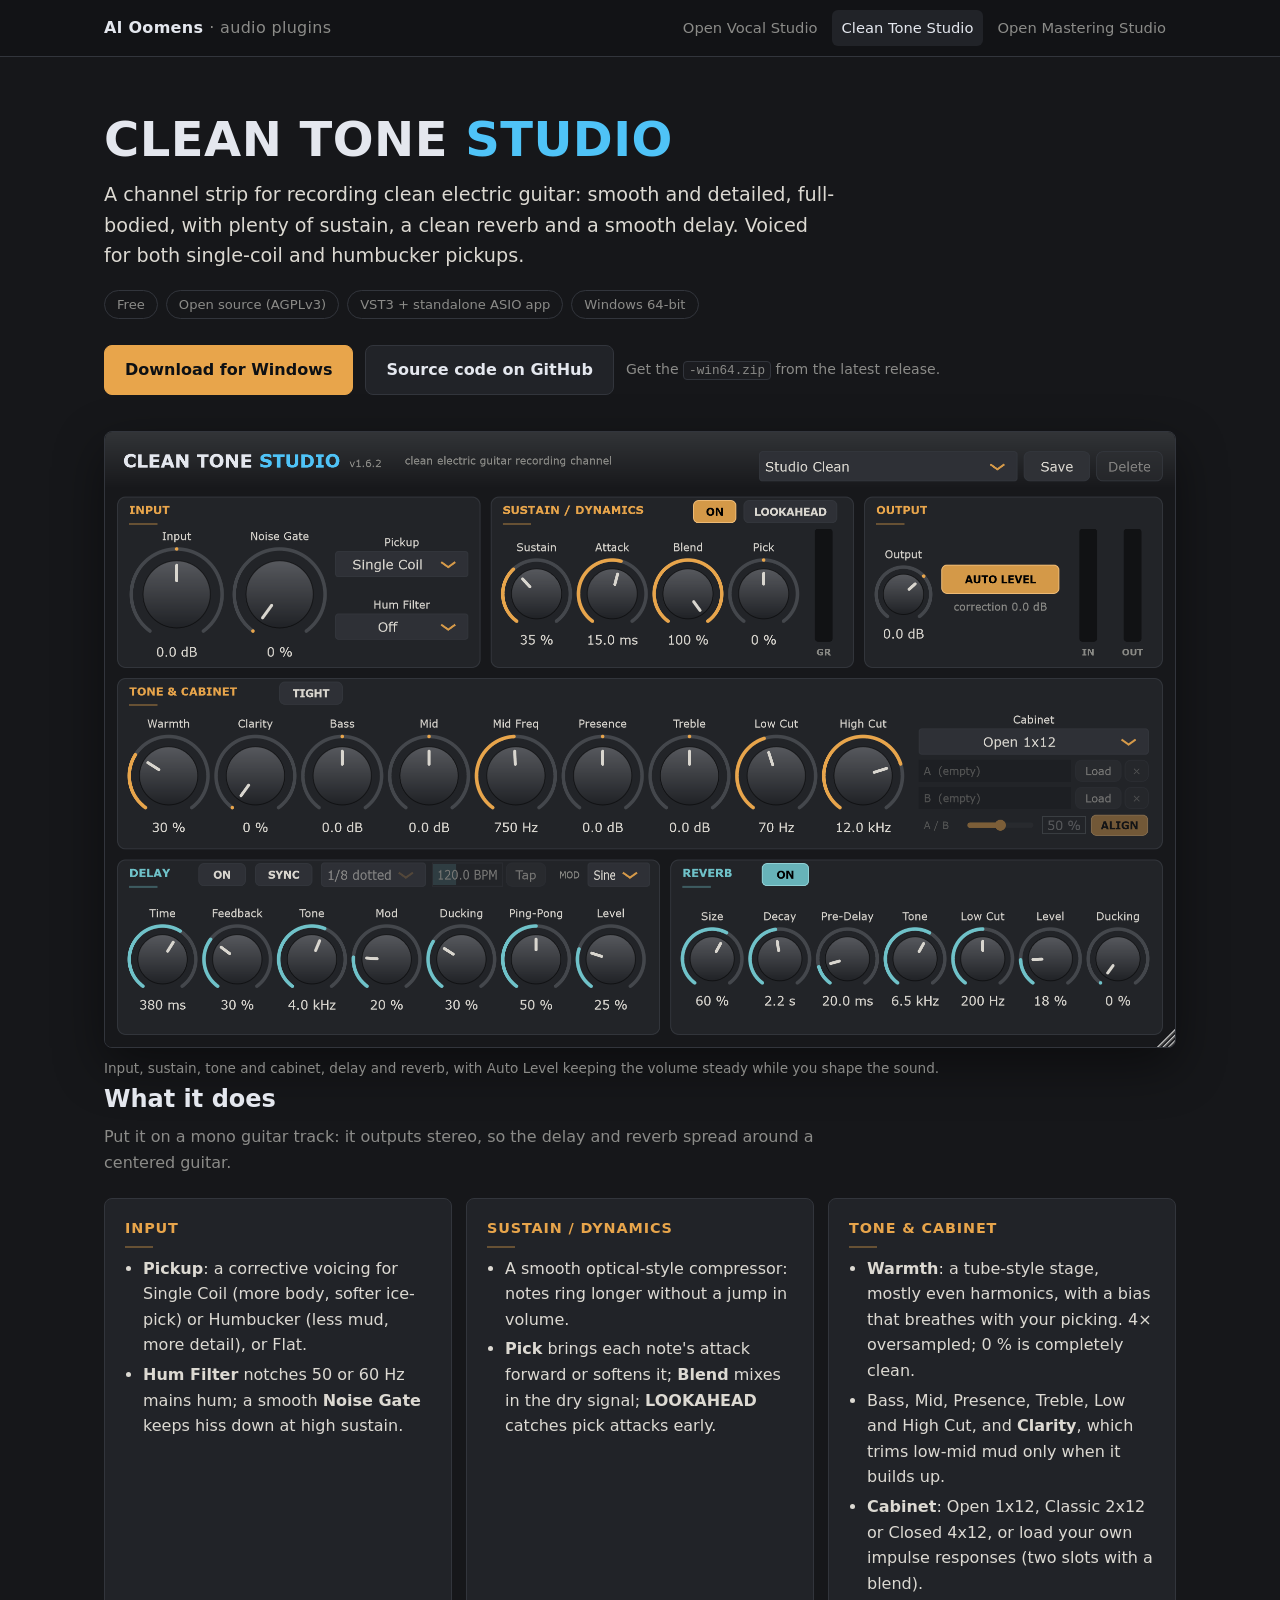
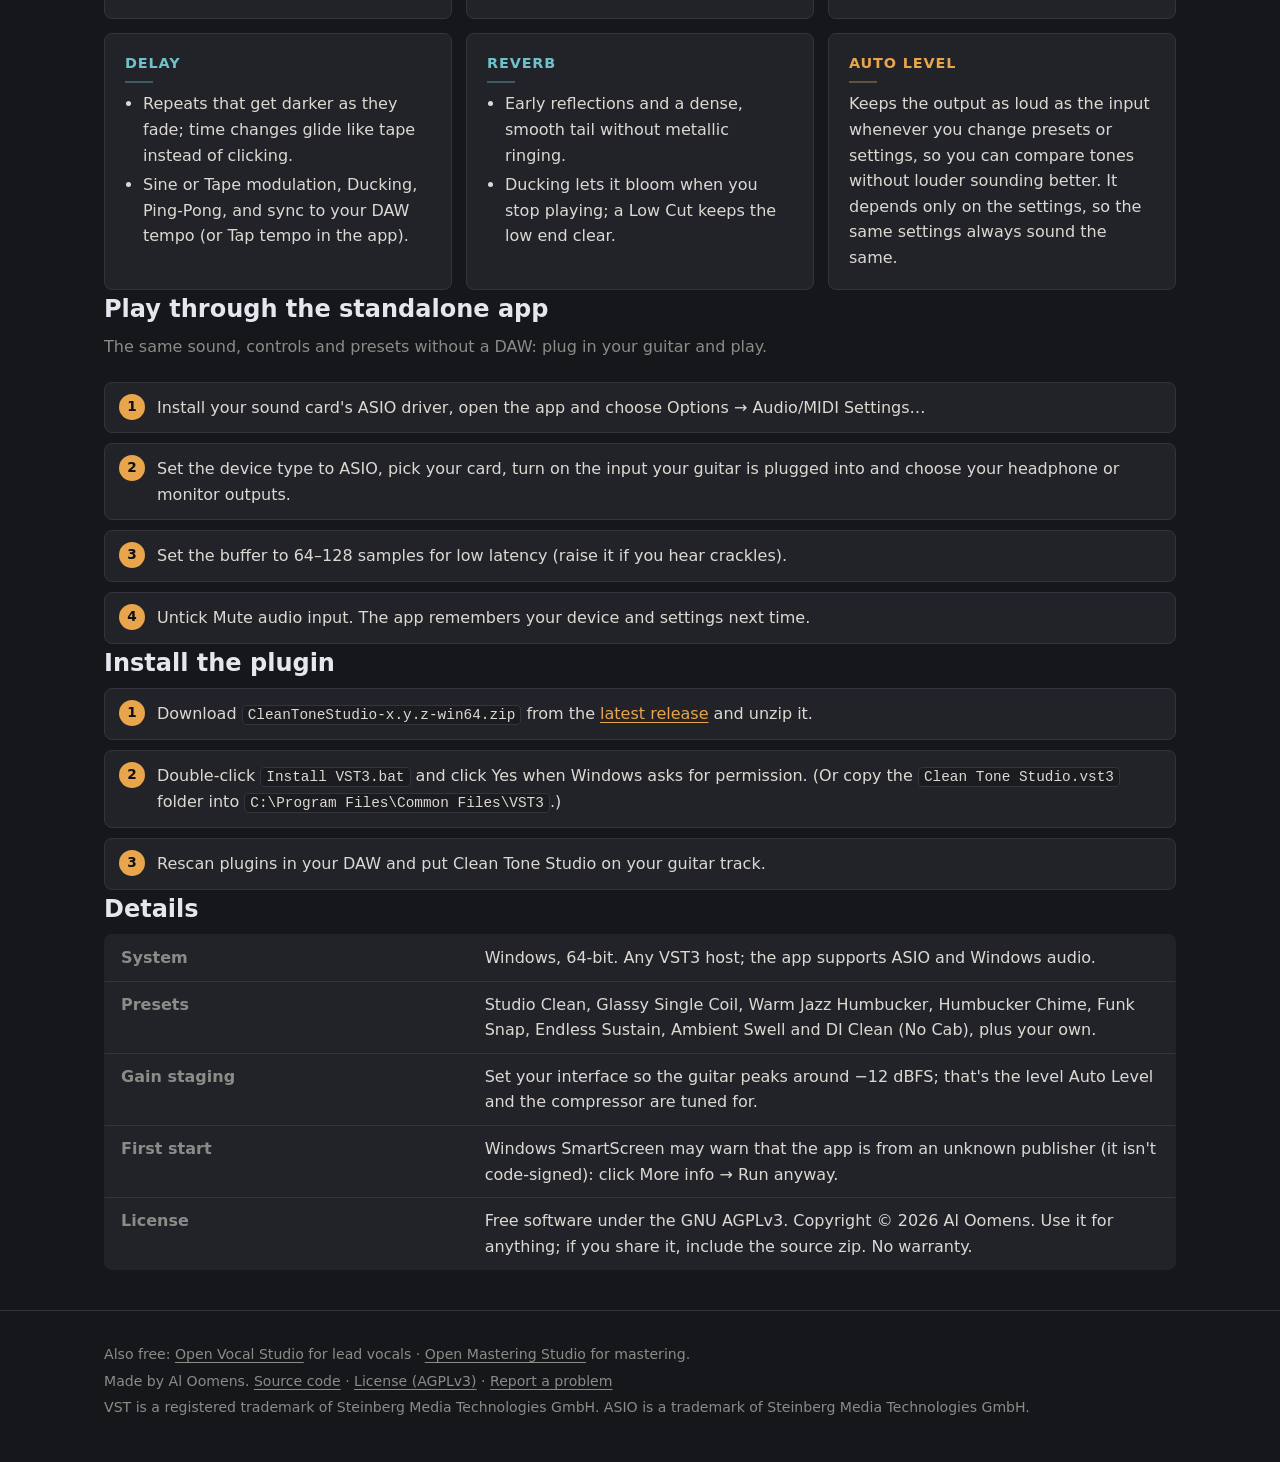
==== clean-tone-studio/index.html @ e3230ba4 "Website for Al Oomens' audio plugins Home page plus a page each for Open Vocal Studio, Clean Tone St" ====
<!doctype html>
<html lang="en">
<head>
<meta charset="utf-8">
<meta name="viewport" content="width=device-width, initial-scale=1">
<title>Clean Tone Studio: free clean guitar plugin for Windows (VST3)</title>
<meta name="description" content="A free channel strip for recording clean electric guitar on Windows: pickup voicings, sustain compressor, tube warmth, cabinets and IR loader, tape-style delay and reverb, with Auto Level. VST3 plus standalone ASIO app.">
<link rel="icon" href="../assets/favicon.svg" type="image/svg+xml">
<link rel="stylesheet" href="../assets/style.css">
<meta property="og:title" content="Clean Tone Studio">
<meta property="og:description" content="A free channel strip for recording clean electric guitar on Windows. VST3 plus standalone ASIO app.">
<meta property="og:image" content="https://aloomens.github.io/assets/img/clean-tone-studio.png">
</head>
<body class="p-cleantone">
<header class="topbar">
  <div class="wrap">
    <a class="brand" href="../">Al Oomens <span>· audio plugins</span></a>
    <nav class="nav" aria-label="Products">
      <a href="../open-vocal-studio/">Open Vocal Studio</a>
      <a href="../clean-tone-studio/" aria-current="page">Clean Tone Studio</a>
      <a href="../open-mastering-studio/">Open Mastering Studio</a>
    </nav>
  </div>
</header>

<main>
  <div class="wrap hero">
    <h1 class="ptitle">Clean Tone <span class="studio">Studio</span></h1>
    <p class="tagline">A channel strip for recording clean electric guitar: smooth and detailed, full-bodied, with plenty of sustain, a clean reverb and a smooth delay. Voiced for both single-coil and humbucker pickups.</p>
    <ul class="badges">
      <li>Free</li><li>Open source (AGPLv3)</li><li>VST3 + standalone ASIO app</li><li>Windows 64-bit</li>
    </ul>
    <div class="actions">
      <a class="btn primary" href="https://github.com/aloomens/clean-tone-studio/releases/latest">Download for Windows</a>
      <a class="btn" href="https://github.com/aloomens/clean-tone-studio">Source code on GitHub</a>
      <span class="note">Get the <code>-win64.zip</code> from the latest release.</span>
    </div>
  </div>

  <div class="wrap">
    <figure class="shot">
      <img src="../assets/img/clean-tone-studio.png" alt="Clean Tone Studio: the plugin window with the INPUT, SUSTAIN / DYNAMICS, OUTPUT, TONE &amp; CABINET, DELAY and REVERB sections" width="2120" height="1220">
      <figcaption>Input, sustain, tone and cabinet, delay and reverb, with Auto Level keeping the volume steady while you shape the sound.</figcaption>
    </figure>
  </div>

  <section class="wrap" aria-labelledby="chain">
    <h2 id="chain">What it does</h2>
    <p class="lead">Put it on a mono guitar track: it outputs stereo, so the delay and reverb spread around a centered guitar.</p>
    <div class="grid">
      <div class="card"><h3>Input</h3><ul>
        <li><b>Pickup</b>: a corrective voicing for Single Coil (more body, softer ice-pick) or Humbucker (less mud, more detail), or Flat.</li>
        <li><b>Hum Filter</b> notches 50 or 60 Hz mains hum; a smooth <b>Noise Gate</b> keeps hiss down at high sustain.</li>
      </ul></div>
      <div class="card"><h3>Sustain / Dynamics</h3><ul>
        <li>A smooth optical-style compressor: notes ring longer without a jump in volume.</li>
        <li><b>Pick</b> brings each note's attack forward or softens it; <b>Blend</b> mixes in the dry signal; <b>LOOKAHEAD</b> catches pick attacks early.</li>
      </ul></div>
      <div class="card"><h3>Tone &amp; Cabinet</h3><ul>
        <li><b>Warmth</b>: a tube-style stage, mostly even harmonics, with a bias that breathes with your picking. 4× oversampled; 0 % is completely clean.</li>
        <li>Bass, Mid, Presence, Treble, Low and High Cut, and <b>Clarity</b>, which trims low-mid mud only when it builds up.</li>
        <li><b>Cabinet</b>: Open 1x12, Classic 2x12 or Closed 4x12, or load your own impulse responses (two slots with a blend).</li>
      </ul></div>
      <div class="card c2"><h3>Delay</h3><ul>
        <li>Repeats that get darker as they fade; time changes glide like tape instead of clicking.</li>
        <li>Sine or Tape modulation, Ducking, Ping-Pong, and sync to your DAW tempo (or Tap tempo in the app).</li>
      </ul></div>
      <div class="card c2"><h3>Reverb</h3><ul>
        <li>Early reflections and a dense, smooth tail without metallic ringing.</li>
        <li>Ducking lets it bloom when you stop playing; a Low Cut keeps the low end clear.</li>
      </ul></div>
      <div class="card"><h3>Auto Level</h3><p>Keeps the output as loud as the input whenever you change presets or settings, so you can compare tones without louder sounding better. It depends only on the settings, so the same settings always sound the same.</p></div>
    </div>
  </section>

  <section class="wrap" aria-labelledby="app">
    <h2 id="app">Play through the standalone app</h2>
    <p class="lead">The same sound, controls and presets without a DAW: plug in your guitar and play.</p>
    <ol class="steps">
      <li>Install your sound card's ASIO driver, open the app and choose Options → Audio/MIDI Settings…</li>
      <li>Set the device type to ASIO, pick your card, turn on the input your guitar is plugged into and choose your headphone or monitor outputs.</li>
      <li>Set the buffer to 64–128 samples for low latency (raise it if you hear crackles).</li>
      <li>Untick Mute audio input. The app remembers your device and settings next time.</li>
    </ol>
  </section>

  <section class="wrap" aria-labelledby="install">
    <h2 id="install">Install the plugin</h2>
    <ol class="steps">
      <li>Download <code>CleanToneStudio-x.y.z-win64.zip</code> from the <a href="https://github.com/aloomens/clean-tone-studio/releases/latest">latest release</a> and unzip it.</li>
      <li>Double-click <code>Install VST3.bat</code> and click Yes when Windows asks for permission. (Or copy the <code>Clean Tone Studio.vst3</code> folder into <code>C:\Program Files\Common Files\VST3</code>.)</li>
      <li>Rescan plugins in your DAW and put Clean Tone Studio on your guitar track.</li>
    </ol>
  </section>

  <section class="wrap" aria-labelledby="specs">
    <h2 id="specs">Details</h2>
    <table class="specs">
      <tr><th>System</th><td>Windows, 64-bit. Any VST3 host; the app supports ASIO and Windows audio.</td></tr>
      <tr><th>Presets</th><td>Studio Clean, Glassy Single Coil, Warm Jazz Humbucker, Humbucker Chime, Funk Snap, Endless Sustain, Ambient Swell and DI Clean (No Cab), plus your own.</td></tr>
      <tr><th>Gain staging</th><td>Set your interface so the guitar peaks around −12 dBFS; that's the level Auto Level and the compressor are tuned for.</td></tr>
      <tr><th>First start</th><td>Windows SmartScreen may warn that the app is from an unknown publisher (it isn't code-signed): click More info → Run anyway.</td></tr>
      <tr><th>License</th><td>Free software under the GNU AGPLv3. Copyright © 2026 Al Oomens. Use it for anything; if you share it, include the source zip. No warranty.</td></tr>
    </table>
  </section>
</main>

<footer>
  <div class="wrap">
    <p>Also free: <a href="../open-vocal-studio/">Open Vocal Studio</a> for lead vocals · <a href="../open-mastering-studio/">Open Mastering Studio</a> for mastering.</p>
    <p>Made by Al Oomens. <a href="https://github.com/aloomens/clean-tone-studio">Source code</a> · <a href="https://github.com/aloomens/clean-tone-studio/blob/main/LICENSE.txt">License (AGPLv3)</a> · <a href="https://github.com/aloomens/clean-tone-studio/issues">Report a problem</a></p>
    <p>VST is a registered trademark of Steinberg Media Technologies GmbH. ASIO is a trademark of Steinberg Media Technologies GmbH.</p>
  </div>
</footer>
</body>
</html>
---- assets/style.css ----
/* Al Oomens - audio plugins. The look follows the plugins themselves (PluginStandards/FamilyLook.h). */
:root {
  --bg: #16171a;
  --panel: #212328;
  --panel-2: #1b1c20;
  --edge: #32353c;
  --text: #dcd9d2;
  --dim: #8b8b88;
  --title: #e4e7ee;
  --studio: #4fc3f7;
  --good: #7cc576;
  --accent: #4fc3f7;          /* each product page sets its own */
  --accent-ink: #0d1014;      /* text on an accent button */
  --radius: 8px;
  --wide: 1120px;
  font-size: 16px;
}
.p-mastering { --accent: #4fc3f7; }
.p-vocal     { --accent: #e39a6b; }
.p-cleantone { --accent: #e8a54b; --accent-2: #6fc2c9; }

* { box-sizing: border-box; }
html { -webkit-text-size-adjust: 100%; }
body {
  margin: 0;
  background: var(--bg);
  color: var(--text);
  font-family: "Segoe UI", system-ui, -apple-system, Roboto, "Helvetica Neue", Arial, sans-serif;
  line-height: 1.6;
}
img { max-width: 100%; height: auto; display: block; }
a { color: var(--accent); text-decoration-thickness: 1px; text-underline-offset: 3px; }
a:hover { color: var(--title); }
:focus-visible { outline: 2px solid var(--accent); outline-offset: 3px; border-radius: 4px; }
.wrap { max-width: var(--wide); margin: 0 auto; padding: 0 24px; }

/* ---- Top bar ---- */
.topbar { border-bottom: 1px solid var(--edge); background: #121316; }
.topbar .wrap { display: flex; align-items: center; justify-content: space-between; gap: 16px; min-height: 56px; flex-wrap: wrap; }
.brand { color: var(--title); font-weight: 700; text-decoration: none; letter-spacing: .02em; }
.brand span { color: var(--dim); font-weight: 400; }
.nav { display: flex; gap: 4px; flex-wrap: wrap; }
.nav a { color: var(--dim); text-decoration: none; font-size: .92rem; padding: 6px 10px; border-radius: 6px; }
.nav a:hover { color: var(--title); background: var(--panel); }
.nav a[aria-current="page"] { color: var(--title); background: var(--panel); }

/* ---- Product title (two-tone, like the plugins) ---- */
.ptitle { margin: 0; font-size: clamp(2rem, 5vw, 3rem); font-weight: 800; letter-spacing: .01em; line-height: 1.1; color: var(--title); text-transform: uppercase; }
.ptitle .studio { color: var(--studio); }
.ptitle.small { font-size: 1.35rem; }

/* ---- Hero ---- */
.hero { padding-top: 56px; padding-bottom: 28px; }
.hero .tagline { font-size: 1.2rem; color: var(--text); max-width: 46rem; margin: 14px 0 0; }
.badges { display: flex; flex-wrap: wrap; gap: 8px; margin: 18px 0 0; padding: 0; list-style: none; }
.badges li { font-size: .82rem; color: var(--dim); border: 1px solid var(--edge); border-radius: 999px; padding: 3px 12px; }
.actions { display: flex; flex-wrap: wrap; gap: 12px; margin-top: 26px; align-items: center; }
.btn { display: inline-block; font-weight: 700; text-decoration: none; padding: 11px 20px; border-radius: 8px; border: 1px solid var(--edge); color: var(--title); background: var(--panel); }
.btn:hover { color: var(--title); border-color: var(--accent); }
.btn.primary { background: var(--accent); border-color: var(--accent); color: var(--accent-ink); }
.btn.primary:hover { filter: brightness(1.08); color: var(--accent-ink); }
.actions .note { color: var(--dim); font-size: .88rem; }

/* ---- Screenshot ---- */
.shot { margin: 8px 0 0; }
.shot img { border-radius: var(--radius); border: 1px solid var(--edge); box-shadow: 0 18px 50px rgba(0,0,0,.45); }
.shot figcaption { color: var(--dim); font-size: .85rem; margin-top: 10px; }

/* ---- Sections ---- */
section { padding-top: 36px; padding-bottom: 36px; }
h2 { color: var(--title); font-size: 1.5rem; margin: 0 0 6px; }
h2 + .lead { color: var(--dim); margin: 0 0 22px; max-width: 46rem; }
h3 { margin: 0 0 8px; font-size: .9rem; font-weight: 700; letter-spacing: .06em; text-transform: uppercase; color: var(--accent); }
h3::after { content: ""; display: block; width: 28px; height: 2px; margin-top: 6px; background: var(--accent); opacity: .35; }
.c2 h3 { color: var(--accent-2, var(--accent)); }
.c2 h3::after { background: var(--accent-2, var(--accent)); }

.grid { display: grid; gap: 14px; grid-template-columns: repeat(auto-fill, minmax(300px, 1fr)); }
.card { background: var(--panel); border: 1px solid var(--edge); border-radius: var(--radius); padding: 18px 20px; }
.card p { margin: 0; color: var(--text); }
.card ul { margin: 0; padding-left: 18px; }
.card li { margin: 4px 0; }

.feature { display: grid; gap: 28px; grid-template-columns: 1fr 1fr; align-items: start; }
.feature .card { height: 100%; }

.steps { counter-reset: step; list-style: none; padding: 0; margin: 0; display: grid; gap: 10px; }
.steps li { counter-increment: step; position: relative; padding: 12px 16px 12px 52px; background: var(--panel); border: 1px solid var(--edge); border-radius: var(--radius); }
.steps li::before { content: counter(step); position: absolute; left: 14px; top: 11px; width: 26px; height: 26px; border-radius: 50%; background: var(--accent); color: var(--accent-ink); font-weight: 800; font-size: .85rem; display: grid; place-items: center; }

table.specs { width: 100%; border-collapse: collapse; background: var(--panel); border: 1px solid var(--edge); border-radius: var(--radius); overflow: hidden; }
table.specs th, table.specs td { text-align: left; padding: 10px 16px; border-top: 1px solid var(--edge); vertical-align: top; }
table.specs tr:first-child th, table.specs tr:first-child td { border-top: 0; }
table.specs th { width: 34%; color: var(--dim); font-weight: 600; }

code, kbd { font-family: Consolas, "Cascadia Mono", monospace; font-size: .9em; background: var(--panel-2); border: 1px solid var(--edge); border-radius: 4px; padding: 1px 5px; }

.chain { font-family: Consolas, "Cascadia Mono", monospace; font-size: .88rem; color: var(--dim); background: var(--panel-2); border: 1px solid var(--edge); border-radius: var(--radius); padding: 14px 16px; overflow-x: auto; }
.chain b { color: var(--title); font-weight: 600; }

/* ---- Home ---- */
.intro { padding-top: 64px; padding-bottom: 24px; }
.intro h1 { color: var(--title); font-size: clamp(2rem, 5vw, 2.8rem); line-height: 1.15; margin: 0; }
.intro p { font-size: 1.15rem; max-width: 44rem; margin: 16px 0 0; }
.products { display: grid; gap: 20px; grid-template-columns: repeat(3, 1fr); }
.pcard { display: flex; flex-direction: column; background: var(--panel); border: 1px solid var(--edge); border-radius: 10px; overflow: hidden; text-decoration: none; color: var(--text); transition: border-color .15s, transform .15s; }
.pcard:hover { border-color: var(--accent); transform: translateY(-2px); color: var(--text); }
.pcard img { aspect-ratio: 16 / 10; object-fit: cover; object-position: left top; border-bottom: 1px solid var(--edge); }
.pcard .body { padding: 18px 20px 20px; display: flex; flex-direction: column; gap: 8px; flex: 1; }
.pcard .role { color: var(--accent); font-size: .78rem; font-weight: 700; letter-spacing: .08em; text-transform: uppercase; }
.pcard p { margin: 0; }
.pcard .more { margin-top: auto; padding-top: 6px; color: var(--accent); font-weight: 700; }
.common { display: grid; gap: 14px; grid-template-columns: repeat(4, 1fr); }

/* ---- Footer ---- */
footer { border-top: 1px solid var(--edge); margin-top: 40px; padding-top: 28px; padding-bottom: 40px; color: var(--dim); font-size: .88rem; }
footer p { margin: 4px 0; }
footer a { color: var(--dim); }
footer a:hover { color: var(--title); }

/* ---- Small screens ---- */
@media (max-width: 900px) {
  .products { grid-template-columns: 1fr; }
  .common { grid-template-columns: 1fr 1fr; }
  .feature { grid-template-columns: 1fr; }
}
@media (max-width: 560px) {
  .wrap { padding: 0 16px; }
  .hero { padding-top: 36px; }
  .common { grid-template-columns: 1fr; }
  .grid { grid-template-columns: 1fr; }
  table.specs th { width: 40%; }
  .btn { width: 100%; text-align: center; }
}
@media (prefers-reduced-motion: reduce) { .pcard { transition: none; } .pcard:hover { transform: none; } }

/* Open Vocal Studio's section colors (as in the plugin) */
.k-pitch { --accent: #8fb8ec; }
.k-dyn   { --accent: #d9c46a; }
.k-space { --accent: #6fc2c9; }
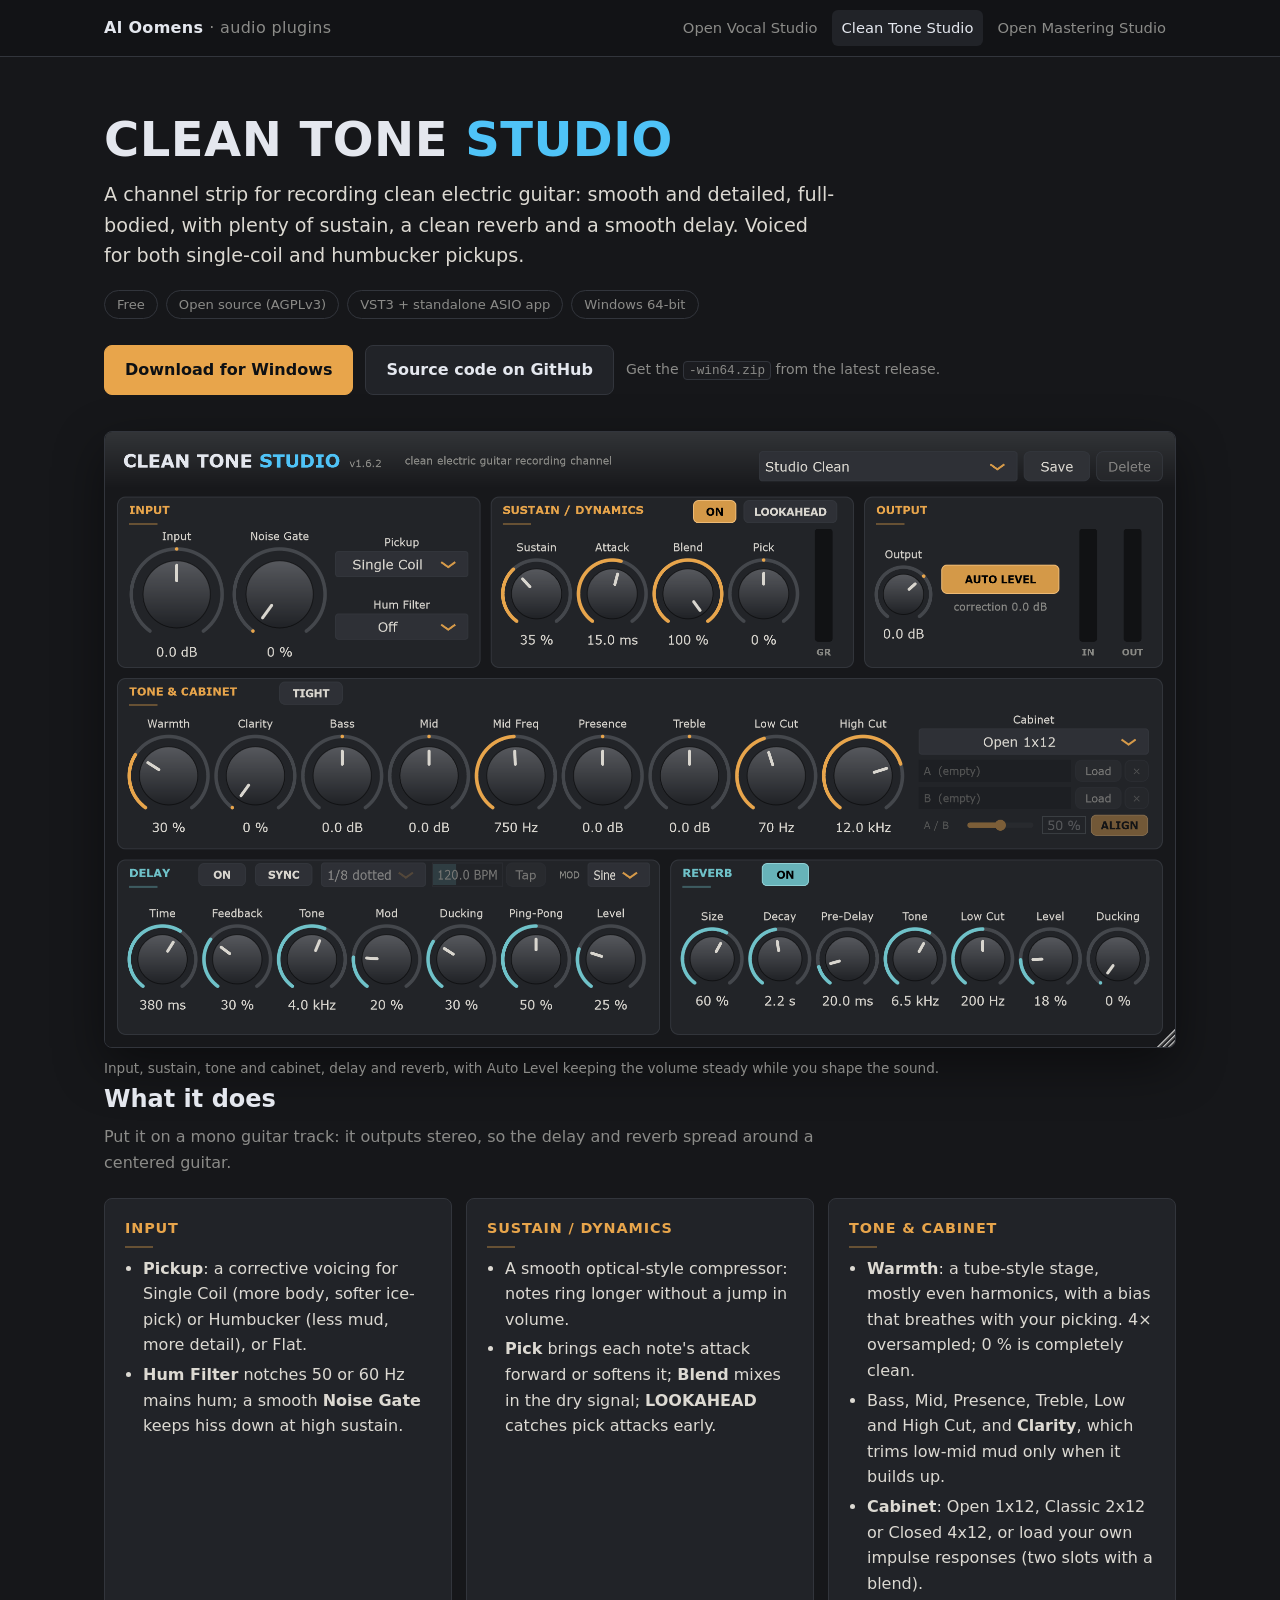
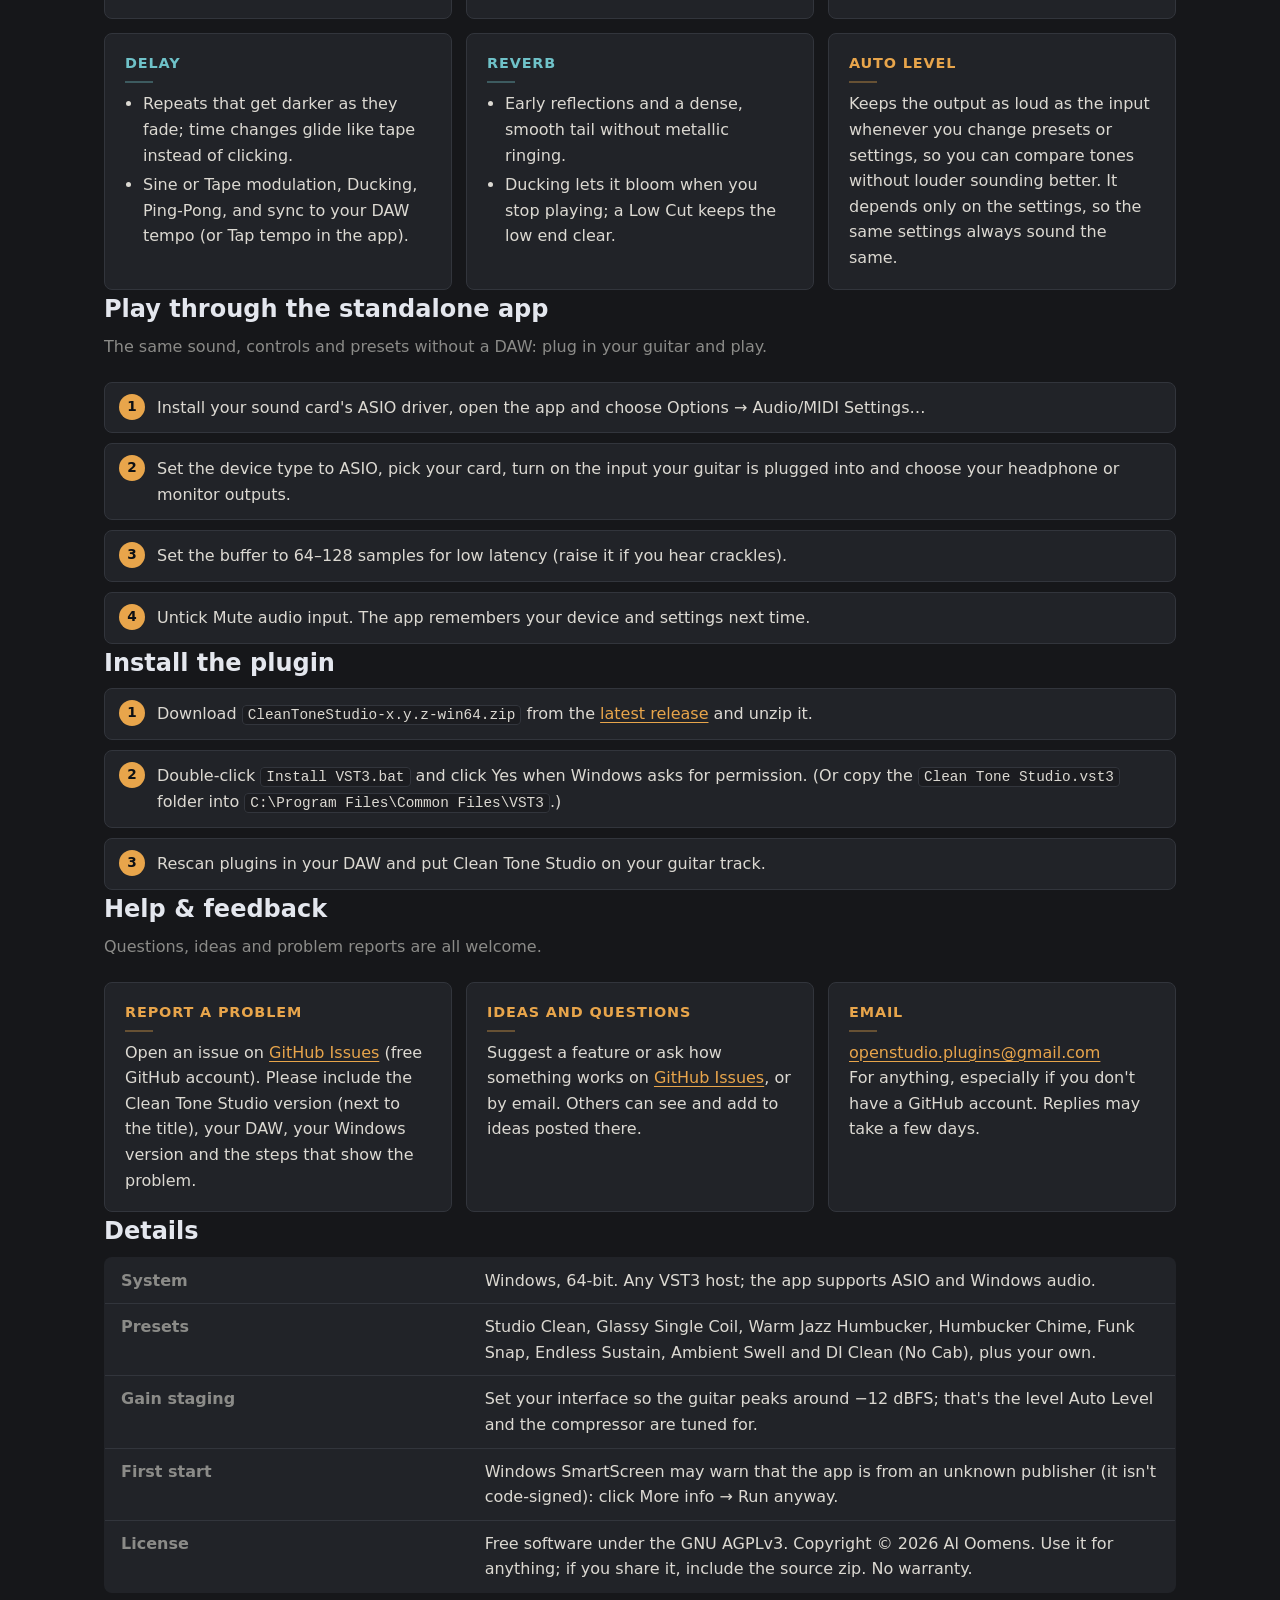
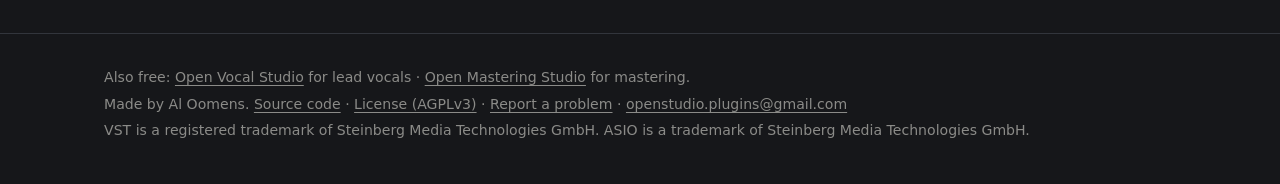
==== commit 5f682e39: "Website: Help & feedback Each product page gets a Help & feedback section (GitHub Issues and openstu" ====
--- a/clean-tone-studio/index.html
+++ b/clean-tone-studio/index.html
@@ -93,6 +93,16 @@
     </ol>
   </section>
 
+  <section class="wrap" aria-labelledby="help">
+    <h2 id="help">Help &amp; feedback</h2>
+    <p class="lead">Questions, ideas and problem reports are all welcome.</p>
+    <div class="grid">
+      <div class="card"><h3>Report a problem</h3><p>Open an issue on <a href="https://github.com/aloomens/clean-tone-studio/issues">GitHub Issues</a> (free GitHub account). Please include the Clean Tone Studio version (next to the title), your DAW, your Windows version and the steps that show the problem.</p></div>
+      <div class="card"><h3>Ideas and questions</h3><p>Suggest a feature or ask how something works on <a href="https://github.com/aloomens/clean-tone-studio/issues">GitHub Issues</a>, or by email. Others can see and add to ideas posted there.</p></div>
+      <div class="card"><h3>Email</h3><p><a href="mailto:openstudio.plugins@gmail.com?subject=Clean%20Tone%20Studio">openstudio.plugins@gmail.com</a><br>For anything, especially if you don't have a GitHub account. Replies may take a few days.</p></div>
+    </div>
+  </section>
+
   <section class="wrap" aria-labelledby="specs">
     <h2 id="specs">Details</h2>
     <table class="specs">
@@ -108,7 +118,7 @@
 <footer>
   <div class="wrap">
     <p>Also free: <a href="../open-vocal-studio/">Open Vocal Studio</a> for lead vocals · <a href="../open-mastering-studio/">Open Mastering Studio</a> for mastering.</p>
-    <p>Made by Al Oomens. <a href="https://github.com/aloomens/clean-tone-studio">Source code</a> · <a href="https://github.com/aloomens/clean-tone-studio/blob/main/LICENSE.txt">License (AGPLv3)</a> · <a href="https://github.com/aloomens/clean-tone-studio/issues">Report a problem</a></p>
+    <p>Made by Al Oomens. <a href="https://github.com/aloomens/clean-tone-studio">Source code</a> · <a href="https://github.com/aloomens/clean-tone-studio/blob/main/LICENSE.txt">License (AGPLv3)</a> · <a href="https://github.com/aloomens/clean-tone-studio/issues">Report a problem</a> · <a href="mailto:openstudio.plugins@gmail.com">openstudio.plugins@gmail.com</a></p>
     <p>VST is a registered trademark of Steinberg Media Technologies GmbH. ASIO is a trademark of Steinberg Media Technologies GmbH.</p>
   </div>
 </footer>
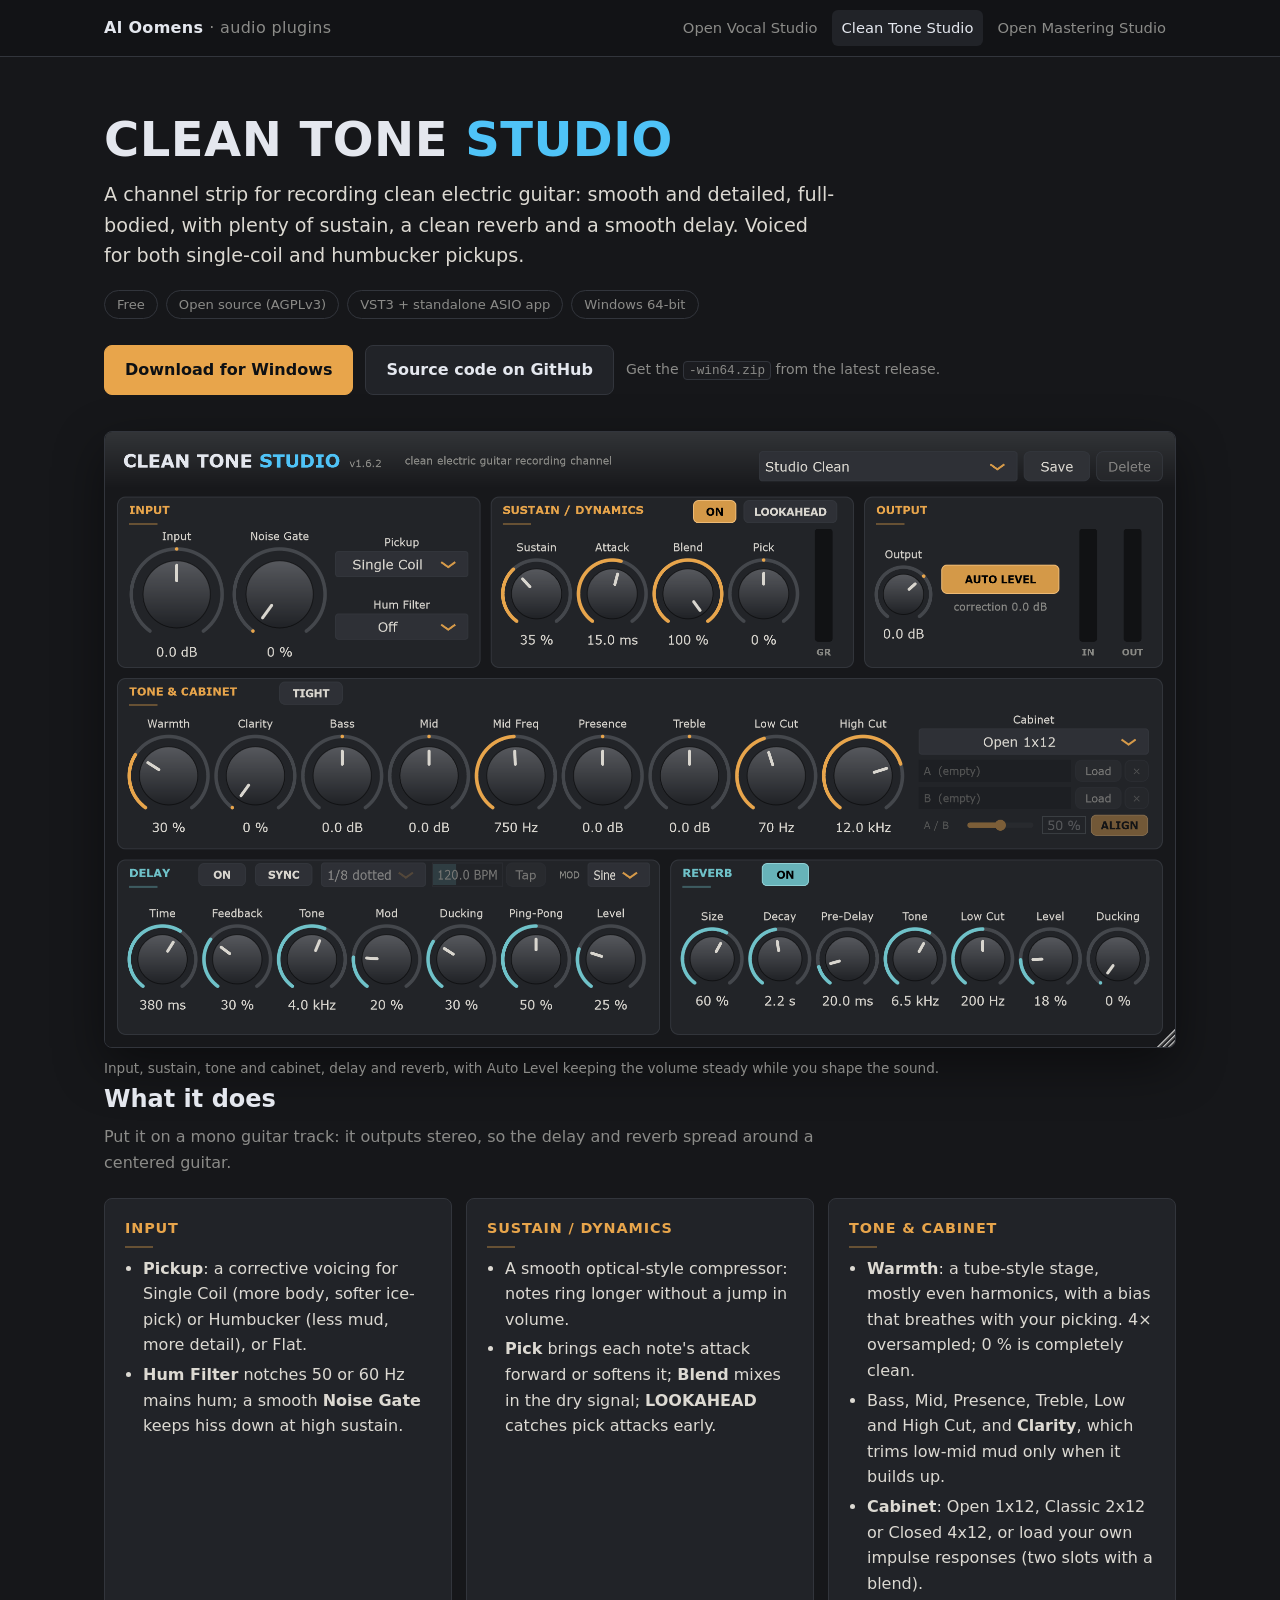
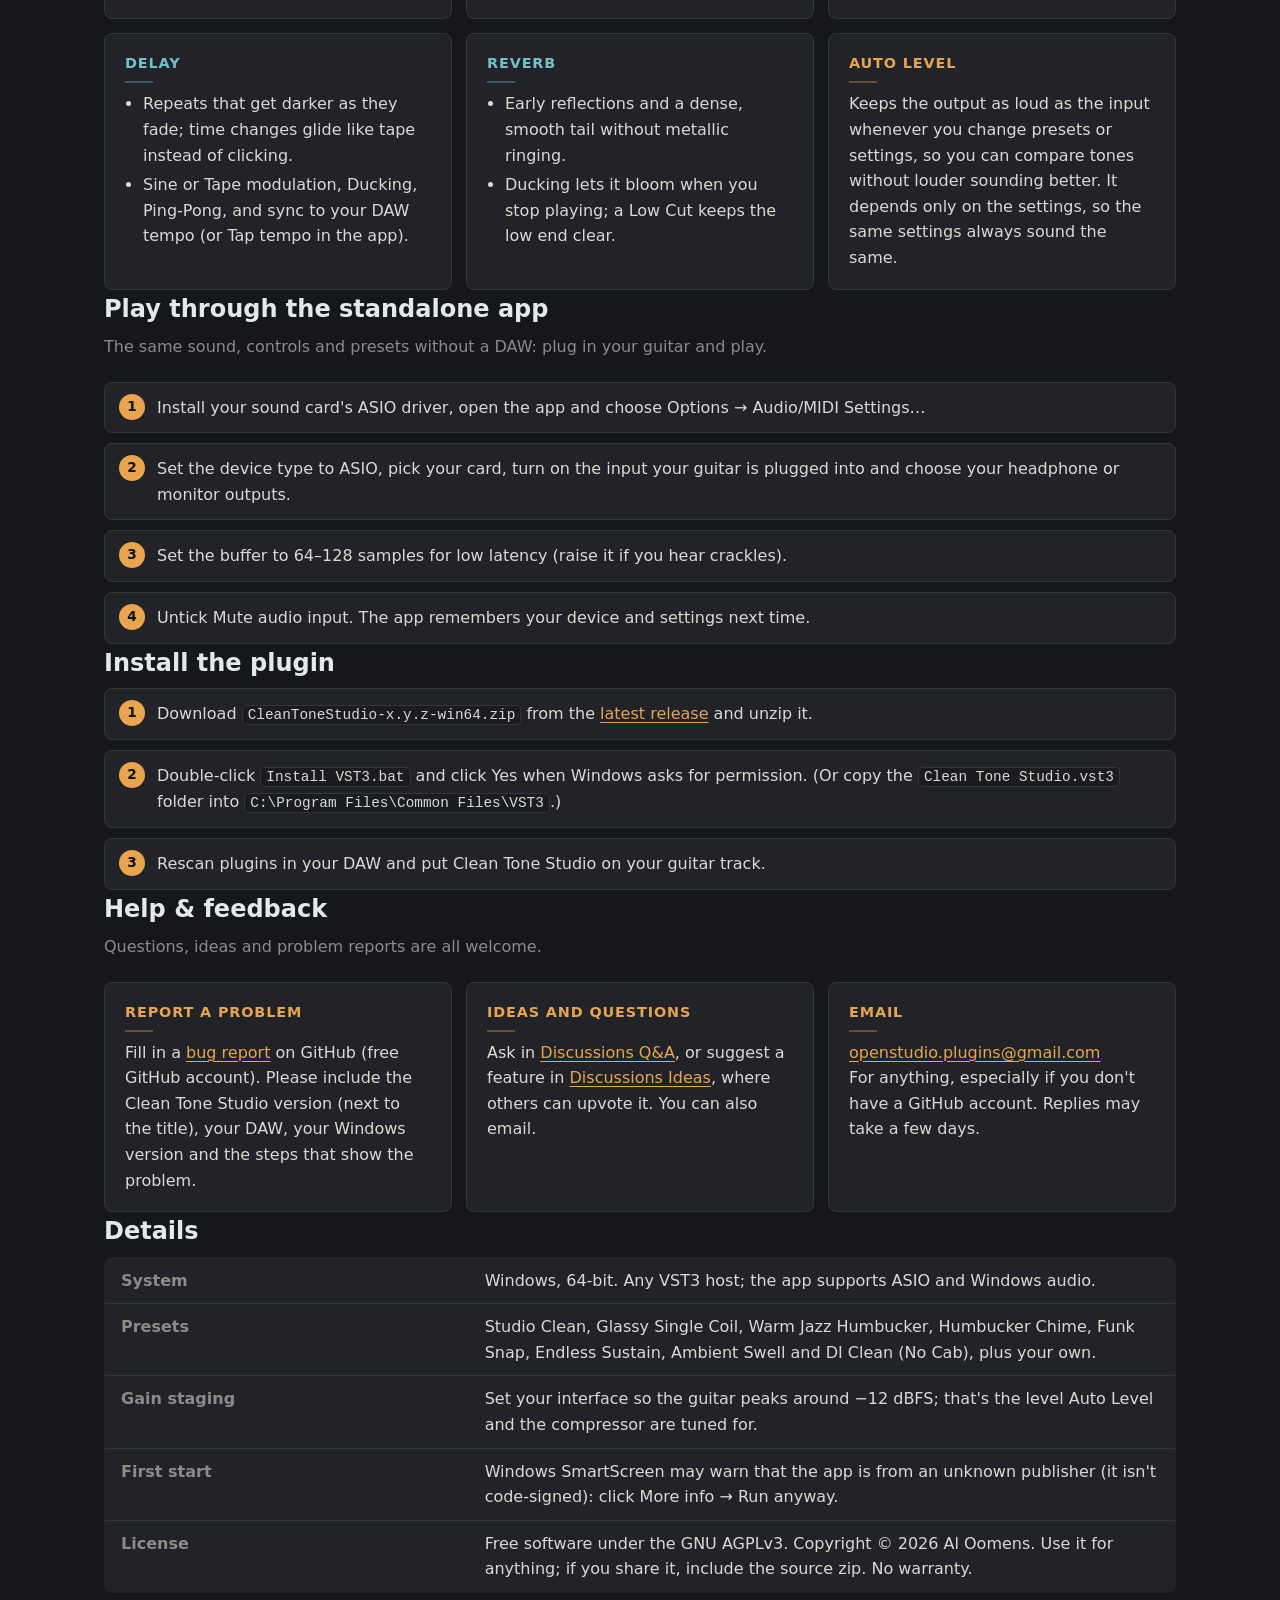
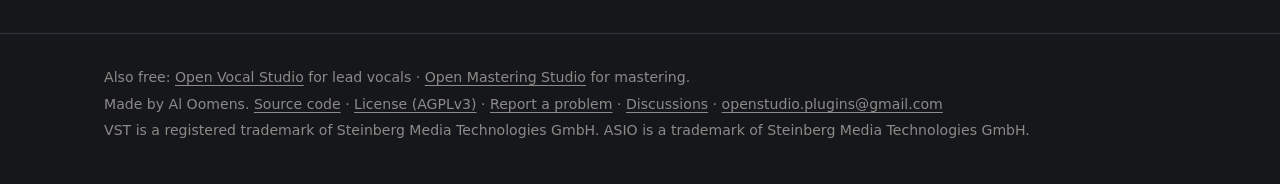
==== commit 63757596: "Website: questions and ideas go to Discussions The help cards link the bug report form and Discussio" ====
--- a/clean-tone-studio/index.html
+++ b/clean-tone-studio/index.html
@@ -97,8 +97,8 @@
     <h2 id="help">Help &amp; feedback</h2>
     <p class="lead">Questions, ideas and problem reports are all welcome.</p>
     <div class="grid">
-      <div class="card"><h3>Report a problem</h3><p>Open an issue on <a href="https://github.com/aloomens/clean-tone-studio/issues">GitHub Issues</a> (free GitHub account). Please include the Clean Tone Studio version (next to the title), your DAW, your Windows version and the steps that show the problem.</p></div>
-      <div class="card"><h3>Ideas and questions</h3><p>Suggest a feature or ask how something works on <a href="https://github.com/aloomens/clean-tone-studio/issues">GitHub Issues</a>, or by email. Others can see and add to ideas posted there.</p></div>
+      <div class="card"><h3>Report a problem</h3><p>Fill in a <a href="https://github.com/aloomens/clean-tone-studio/issues/new/choose">bug report</a> on GitHub (free GitHub account). Please include the Clean Tone Studio version (next to the title), your DAW, your Windows version and the steps that show the problem.</p></div>
+      <div class="card"><h3>Ideas and questions</h3><p>Ask in <a href="https://github.com/aloomens/clean-tone-studio/discussions/categories/q-a">Discussions Q&amp;A</a>, or suggest a feature in <a href="https://github.com/aloomens/clean-tone-studio/discussions/categories/ideas">Discussions Ideas</a>, where others can upvote it. You can also email.</p></div>
       <div class="card"><h3>Email</h3><p><a href="mailto:openstudio.plugins@gmail.com?subject=Clean%20Tone%20Studio">openstudio.plugins@gmail.com</a><br>For anything, especially if you don't have a GitHub account. Replies may take a few days.</p></div>
     </div>
   </section>
@@ -118,7 +118,7 @@
 <footer>
   <div class="wrap">
     <p>Also free: <a href="../open-vocal-studio/">Open Vocal Studio</a> for lead vocals · <a href="../open-mastering-studio/">Open Mastering Studio</a> for mastering.</p>
-    <p>Made by Al Oomens. <a href="https://github.com/aloomens/clean-tone-studio">Source code</a> · <a href="https://github.com/aloomens/clean-tone-studio/blob/main/LICENSE.txt">License (AGPLv3)</a> · <a href="https://github.com/aloomens/clean-tone-studio/issues">Report a problem</a> · <a href="mailto:openstudio.plugins@gmail.com">openstudio.plugins@gmail.com</a></p>
+    <p>Made by Al Oomens. <a href="https://github.com/aloomens/clean-tone-studio">Source code</a> · <a href="https://github.com/aloomens/clean-tone-studio/blob/main/LICENSE.txt">License (AGPLv3)</a> · <a href="https://github.com/aloomens/clean-tone-studio/issues/new/choose">Report a problem</a> · <a href="https://github.com/aloomens/clean-tone-studio/discussions">Discussions</a> · <a href="mailto:openstudio.plugins@gmail.com">openstudio.plugins@gmail.com</a></p>
     <p>VST is a registered trademark of Steinberg Media Technologies GmbH. ASIO is a trademark of Steinberg Media Technologies GmbH.</p>
   </div>
 </footer>
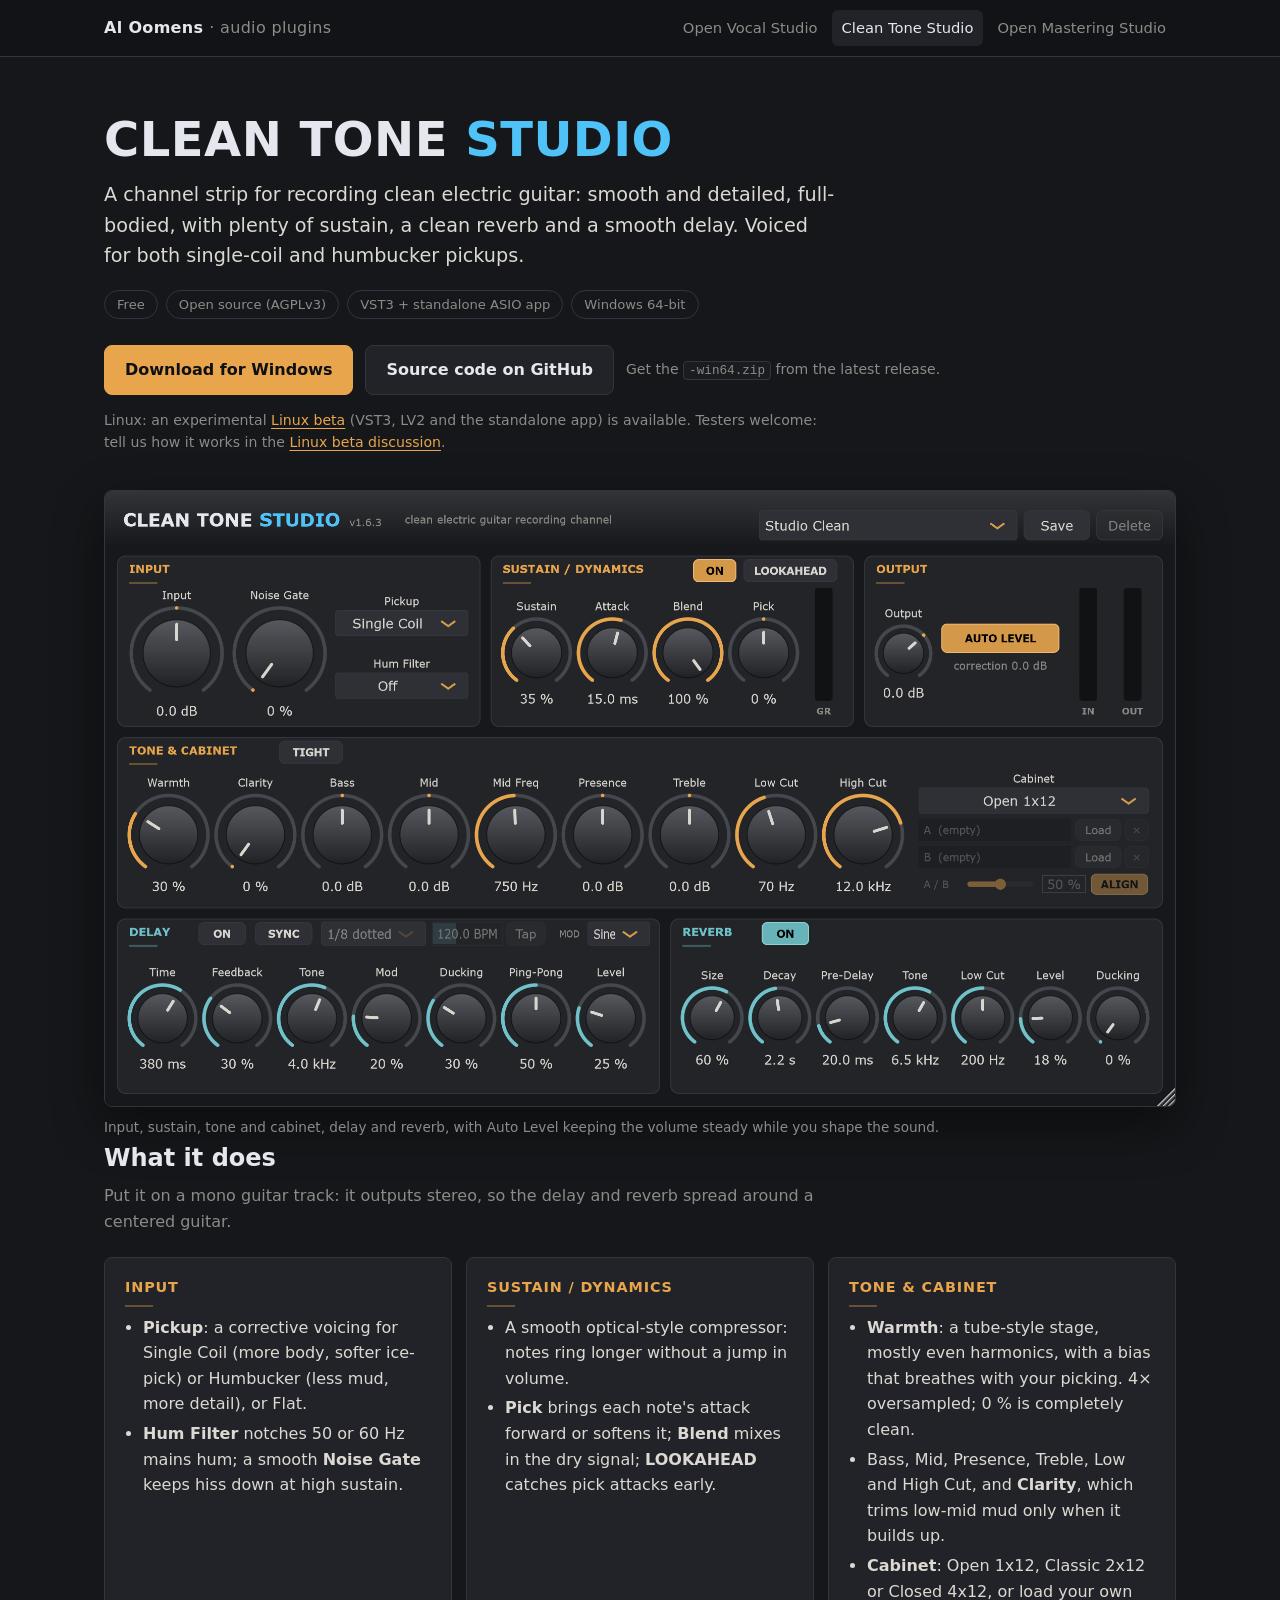
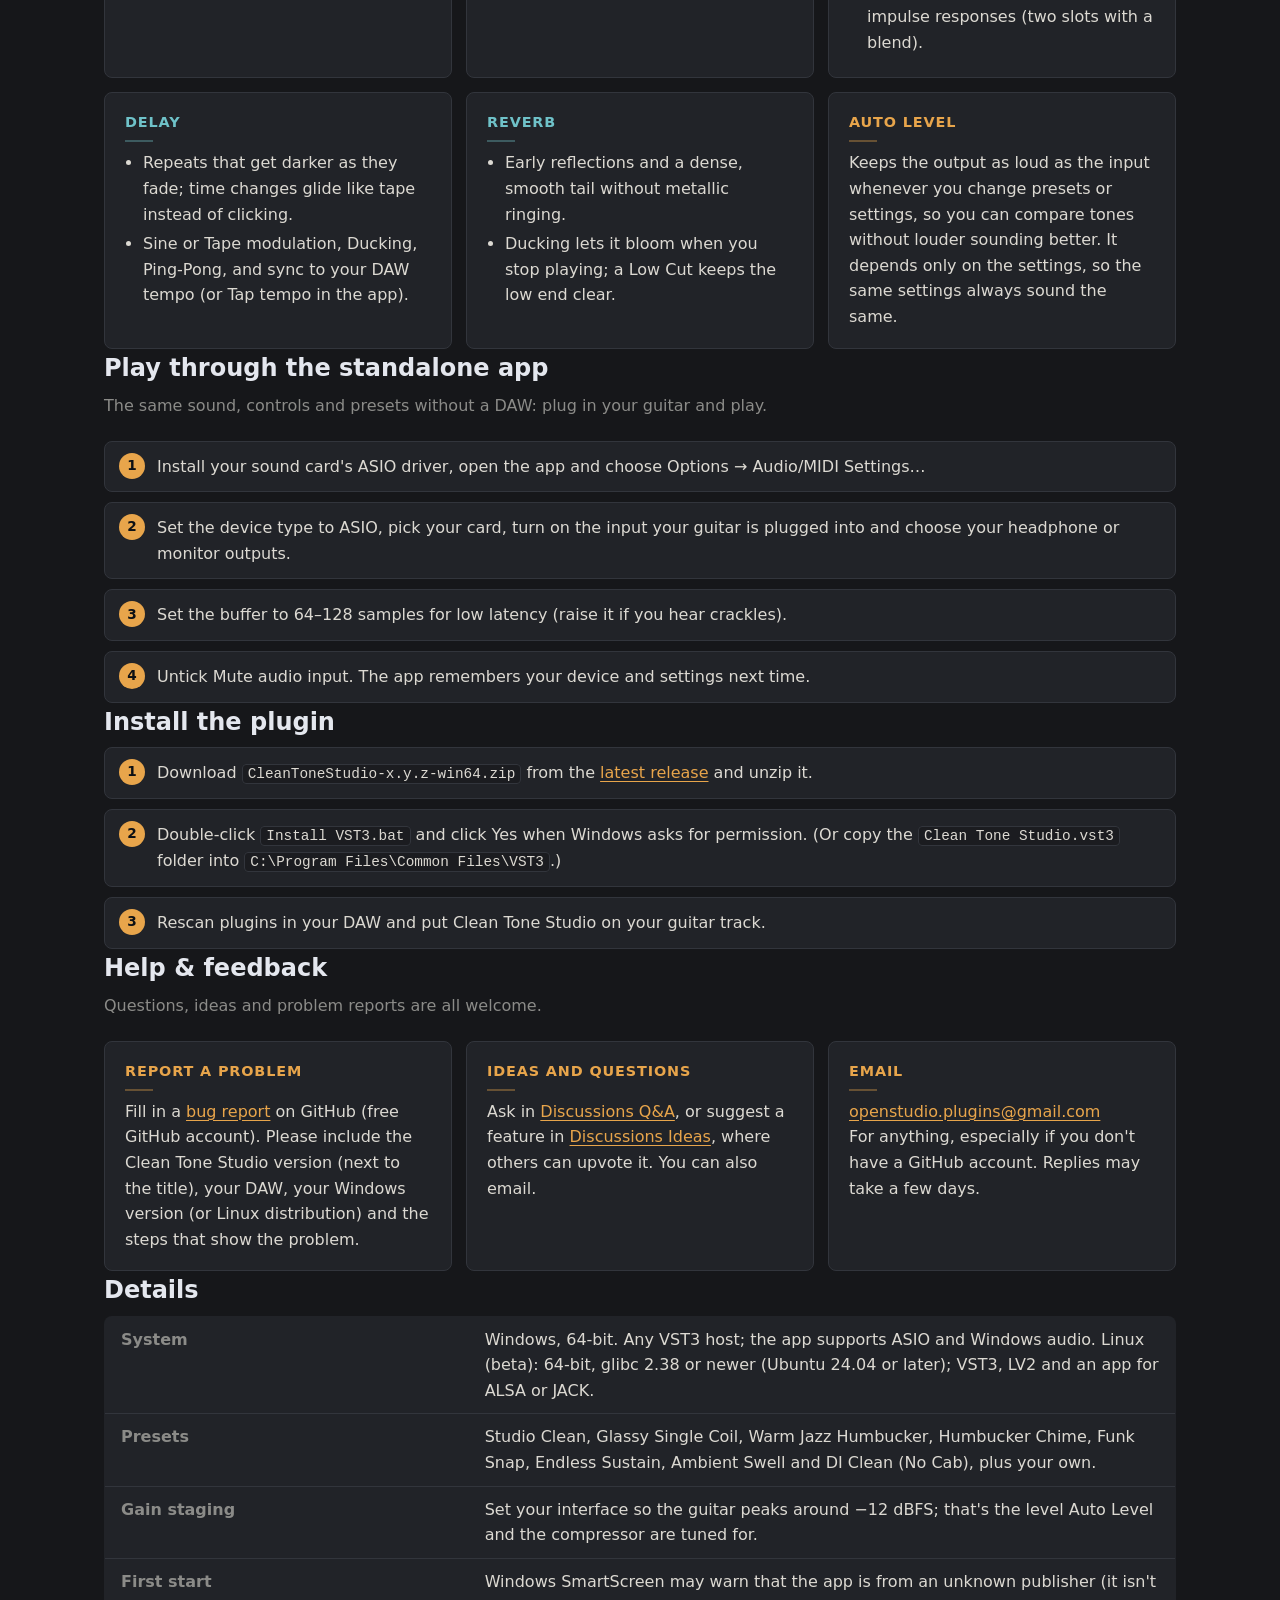
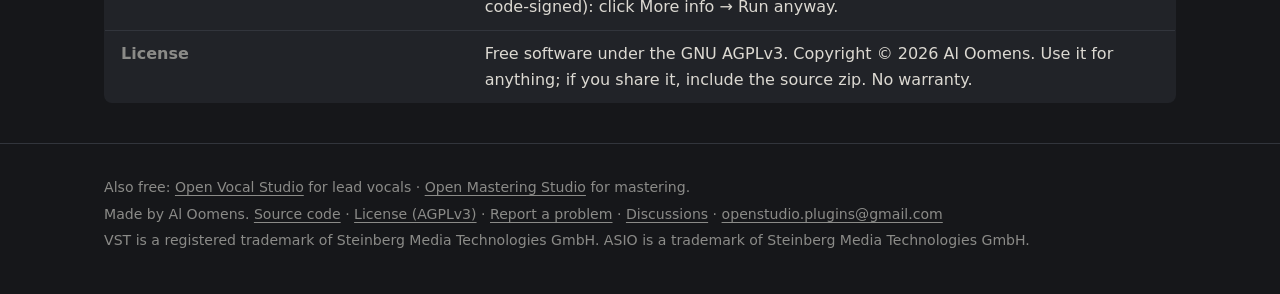
==== commit 3b100053: "Website: Clean Tone Studio 1.6.3 Linux beta note and system line, new screenshot.  Co-Authored-By: C" ====
--- a/clean-tone-studio/index.html
+++ b/clean-tone-studio/index.html
@@ -35,6 +35,7 @@
       <a class="btn" href="https://github.com/aloomens/clean-tone-studio">Source code on GitHub</a>
       <span class="note">Get the <code>-win64.zip</code> from the latest release.</span>
     </div>
+    <p class="beta-note">Linux: an experimental <a href="https://github.com/aloomens/clean-tone-studio/releases/tag/v1.6.3-linux-beta">Linux beta</a> (VST3, LV2 and the standalone app) is available. Testers welcome: tell us how it works in the <a href="https://github.com/aloomens/clean-tone-studio/discussions/1">Linux beta discussion</a>.</p>
   </div>
 
   <div class="wrap">
@@ -97,7 +98,7 @@
     <h2 id="help">Help &amp; feedback</h2>
     <p class="lead">Questions, ideas and problem reports are all welcome.</p>
     <div class="grid">
-      <div class="card"><h3>Report a problem</h3><p>Fill in a <a href="https://github.com/aloomens/clean-tone-studio/issues/new/choose">bug report</a> on GitHub (free GitHub account). Please include the Clean Tone Studio version (next to the title), your DAW, your Windows version and the steps that show the problem.</p></div>
+      <div class="card"><h3>Report a problem</h3><p>Fill in a <a href="https://github.com/aloomens/clean-tone-studio/issues/new/choose">bug report</a> on GitHub (free GitHub account). Please include the Clean Tone Studio version (next to the title), your DAW, your Windows version (or Linux distribution) and the steps that show the problem.</p></div>
       <div class="card"><h3>Ideas and questions</h3><p>Ask in <a href="https://github.com/aloomens/clean-tone-studio/discussions/categories/q-a">Discussions Q&amp;A</a>, or suggest a feature in <a href="https://github.com/aloomens/clean-tone-studio/discussions/categories/ideas">Discussions Ideas</a>, where others can upvote it. You can also email.</p></div>
       <div class="card"><h3>Email</h3><p><a href="mailto:openstudio.plugins@gmail.com?subject=Clean%20Tone%20Studio">openstudio.plugins@gmail.com</a><br>For anything, especially if you don't have a GitHub account. Replies may take a few days.</p></div>
     </div>
@@ -106,7 +107,7 @@
   <section class="wrap" aria-labelledby="specs">
     <h2 id="specs">Details</h2>
     <table class="specs">
-      <tr><th>System</th><td>Windows, 64-bit. Any VST3 host; the app supports ASIO and Windows audio.</td></tr>
+      <tr><th>System</th><td>Windows, 64-bit. Any VST3 host; the app supports ASIO and Windows audio. Linux (beta): 64-bit, glibc 2.38 or newer (Ubuntu 24.04 or later); VST3, LV2 and an app for ALSA or JACK.</td></tr>
       <tr><th>Presets</th><td>Studio Clean, Glassy Single Coil, Warm Jazz Humbucker, Humbucker Chime, Funk Snap, Endless Sustain, Ambient Swell and DI Clean (No Cab), plus your own.</td></tr>
       <tr><th>Gain staging</th><td>Set your interface so the guitar peaks around −12 dBFS; that's the level Auto Level and the compressor are tuned for.</td></tr>
       <tr><th>First start</th><td>Windows SmartScreen may warn that the app is from an unknown publisher (it isn't code-signed): click More info → Run anyway.</td></tr>
--- a/assets/style.css
+++ b/assets/style.css
@@ -60,6 +60,7 @@
 .btn.primary { background: var(--accent); border-color: var(--accent); color: var(--accent-ink); }
 .btn.primary:hover { filter: brightness(1.08); color: var(--accent-ink); }
 .actions .note { color: var(--dim); font-size: .88rem; }
+.beta-note { color: var(--dim); font-size: .88rem; margin: 14px 0 0; max-width: 46rem; }
 
 /* ---- Screenshot ---- */
 .shot { margin: 8px 0 0; }
